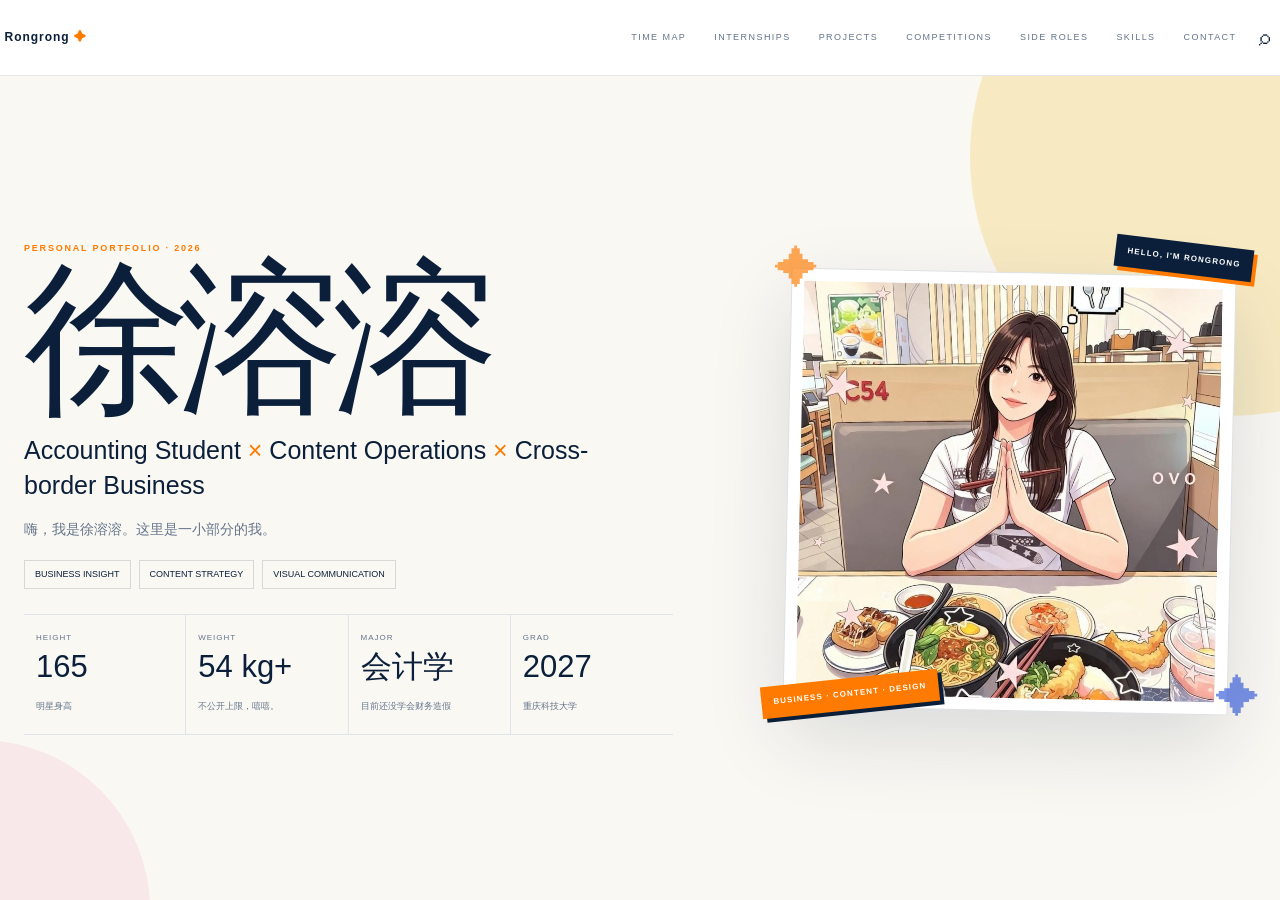
==== work.html @ afe03767 "Create independent WORK edition presentation shell" ====
<!doctype html>
<html lang="zh-CN">
<head>
<meta charset="utf-8">
<meta name="viewport" content="width=device-width,initial-scale=1">
<title>徐溶溶｜Personal Portfolio — WORK Edition</title>
<style>
:root{--ink:#0b1f3a;--orange:#ff7a00;--paper:#f5f7fa}
*{box-sizing:border-box}
html,body{margin:0;width:100%;height:100%;overflow:hidden;background:#fff}
#portfolio{display:block;width:100%;height:100%;border:0;background:#fff}
#loader{position:fixed;inset:0;z-index:10;background:#0b1f3a;color:#fff;display:flex;align-items:center;justify-content:center;transition:opacity .8s ease,visibility .8s ease}
#loader.hide{opacity:0;visibility:hidden;pointer-events:none}
.loader-inner{width:min(620px,calc(100% - 48px))}
.loader-top{display:flex;justify-content:space-between;align-items:end;font:700 10px/1 Inter,Arial,sans-serif;letter-spacing:.18em;text-transform:uppercase;opacity:.72}
.loader-name{font:400 clamp(64px,12vw,150px)/.85 'Noto Serif SC','Songti SC',serif;margin:42px 0 24px}
.loader-line{height:1px;background:#ffffff38;position:relative;overflow:hidden}
.loader-line:after{content:"";position:absolute;left:0;top:0;width:0;height:100%;background:#ff7a00;animation:load 1.4s cubic-bezier(.77,0,.18,1) forwards}
@keyframes load{to{width:100%}}
</style>
</head>
<body>
<div id="loader"><div class="loader-inner"><div class="loader-top"><span>RONGRONG / WORK</span><span>2026</span></div><div class="loader-name">徐溶溶</div><div class="loader-line"></div></div></div>
<iframe id="portfolio" src="index.html" title="徐溶溶 Personal Portfolio"></iframe>
<script>
const frame=document.getElementById('portfolio');
const loader=document.getElementById('loader');
function enhance(){
  const doc=frame.contentDocument;
  if(!doc)return;
  const style=doc.createElement('style');
  style.id='work-edition-style';
  style.textContent=`
    :root{--ink:#0b1f3a;--orange:#ff7a00;--blue:#3158d8;--pink:#f2c6d7;--yellow:#f3d47a;--cyan:#b9dff0;--cream:#faf8f3;--paper:#f5f7fa;--muted:#64748b;--line:#dfe4ea;--max:1280px}
    html{scroll-behavior:smooth}
    body{font-family:Inter,-apple-system,BlinkMacSystemFont,'PingFang SC','Microsoft YaHei',sans-serif;background:#fff;color:var(--ink);line-height:1.75}
    .welcome{display:none!important}
    .nav{height:76px;background:rgba(255,255,255,.88);border-bottom:1px solid #0b1f3a1a;backdrop-filter:blur(22px)}
    .brand{font-size:12px;letter-spacing:.08em}.brand b{color:var(--orange)}
    .links{gap:28px;font-size:9px;letter-spacing:.16em}
    .links a{position:relative}.links a:after{content:'';position:absolute;left:0;bottom:-7px;width:0;height:1px;background:var(--orange);transition:width .3s}.links a:hover:after{width:100%}
    .hero{min-height:calc(100vh - 76px);background:var(--cream)}
    .hero:before{width:520px;height:520px;right:-210px;top:-180px;background:#f3d47a66}
    .hero:after{width:340px;height:340px;left:-190px;bottom:-180px;background:#f2c6d755}
    .hero-grid{grid-template-columns:1.08fr .82fr;gap:90px;padding:82px 0}
    .hero h1{font-family:'Noto Serif SC',serif;font-size:clamp(96px,13vw,176px);font-weight:400;letter-spacing:-.07em;line-height:.76;margin:20px 0 30px}
    .hero-sub{font-size:clamp(18px,2vw,25px);max-width:620px}.hero-note{font-size:14px;max-width:600px}
    .tag{background:transparent;border:1px solid #0b1f3a25;padding:6px 10px;font-size:9px;transition:.25s}.tag:hover{background:var(--ink);color:#fff;border-color:var(--ink)}
    .funfacts{gap:0;border-top:1px solid var(--line);border-bottom:1px solid var(--line)}
    .fact{border:0;border-right:1px solid var(--line);padding:16px 12px;background:transparent}.fact:last-child{border:0}.fact strong{font-family:Inter,sans-serif;font-weight:500;font-size:31px}
    .avatar-wrap{width:min(500px,100%)}.avatar-card{inset:30px 24px 24px;transform:rotate(1.2deg);box-shadow:0 30px 80px #0b1f3a22}
    .sticker{font-size:8px;letter-spacing:.14em}.star{opacity:.65}
    .section{padding:125px 0;border-bottom:1px solid var(--line)}
    .soft{background:#f5f7fa}.eyebrow,.kicker{font-size:9px;letter-spacing:.2em}.kicker:before{width:42px;height:1px}
    .title{font-family:'Noto Serif SC',serif;font-size:clamp(64px,8vw,108px);letter-spacing:-.055em}
    .timeline{grid-template-columns:repeat(6,1fr);border-top:1px solid var(--ink)}
    .time{padding:22px 20px 22px 0;min-height:300px}.time:before{width:8px;height:8px;top:-4px}.time h3{font-size:15px}.time p{font-size:11px}
    .quote{padding:100px 0 10px}.quote p{font-family:'Noto Serif SC',serif;font-size:clamp(34px,4vw,58px);letter-spacing:-.04em}
    .experience{border-top:1px solid var(--line)}
    .exp-item{display:grid;grid-template-columns:160px 1fr;column-gap:50px;padding:34px 0 34px 0;border-top:0;border-bottom:1px solid var(--line)}
    .exp-item:before{left:auto;right:0;top:39px;font-size:13px}.exp-date{font-size:9px;letter-spacing:.13em}.exp-item h3{font-size:23px;margin:0 0 6px}.exp-role{font-size:11px}.exp-item ul{font-size:11px;line-height:1.9;max-width:800px}
    .project-grid,.competition-grid,.stories{gap:0;border-top:1px solid var(--line);border-left:1px solid var(--line)}
    .project-card,.comp,.story{border:0;border-right:1px solid var(--line);border-bottom:1px solid var(--line);border-radius:0;transition:transform .45s cubic-bezier(.2,.8,.2,1),box-shadow .45s}
    .project-card:hover,.comp:hover,.story:hover{transform:translateY(-8px);box-shadow:0 24px 55px #0b1f3a14}
    .project-card{padding:30px;min-height:320px}.project-card h3{font-size:25px}.project-meta{font-size:9px}
    .works{margin-top:90px}.works-head{border-bottom:1px solid var(--line);padding-bottom:18px}.works-head h3{font-family:'Noto Serif SC',serif;font-weight:400;font-size:54px;letter-spacing:-.04em}.portfolio{border-radius:0;padding:36px;background:#0b1f3a;min-height:700px}.portfolio:before{background:#ff7a0038}.book{min-height:650px;grid-template-columns:90px 1fr 90px}.book-stage{height:610px}.book-stage img{max-height:600px;box-shadow:0 35px 70px #0008;transition:transform .5s}.book-stage img:hover{transform:scale(1.015)}.book-btn{width:48px;height:48px;font-size:22px;background:transparent}.book-info,.book-count{font-size:9px;letter-spacing:.16em}
    .comp{padding:32px;min-height:280px}.comp h3{font-family:'Noto Serif SC',serif;font-size:38px;font-weight:400}.badge{font-size:8px;letter-spacing:.12em}
    .story-image{height:300px}.story-body{padding:28px 30px 34px}.story h3{font-family:'Noto Serif SC',serif;font-size:42px;font-weight:400}
    .skills-layout{gap:90px}.skill-list{gap:0;border-top:1px solid var(--line);border-left:1px solid var(--line)}.skill-box{border:0;border-right:1px solid var(--line);border-bottom:1px solid var(--line);padding:24px;min-height:125px}.skill-box strong{font-size:14px}.skill-box span{font-size:9px}
    .contact{padding:140px 0 80px;background:var(--cream)}.contact h2{font-family:'Noto Serif SC',serif;font-size:clamp(76px,9vw,132px);letter-spacing:-.07em}.contact-item{grid-template-columns:120px 1fr;padding:16px 0}
    .footer{font-size:9px;letter-spacing:.08em}
    .modal{background:#0b1f3ae8}.modal-card{border-radius:0;padding:44px}.modal h2{font-family:'Noto Serif SC',serif;font-weight:400;font-size:58px;letter-spacing:-.04em}.close{border-radius:50%}
    .lightbox{background:#071a34f2}.lightbox img{box-shadow:0 30px 90px #0008}
    @media(max-width:900px){.hero-grid{gap:40px}.hero h1{font-size:clamp(78px,22vw,130px)}.timeline{grid-template-columns:repeat(2,1fr)}.time{min-height:230px}.exp-item{grid-template-columns:1fr;gap:8px}.project-grid,.competition-grid,.stories{grid-template-columns:1fr}.book{grid-template-columns:60px 1fr 60px}.portfolio{padding:20px}.book-stage{height:500px}.book-stage img{max-height:480px}.section{padding:90px 0}.contact{padding-top:100px}}
  `;
  doc.head.appendChild(style);
  const bar=doc.createElement('div');bar.id='work-progress';bar.style.cssText='position:fixed;left:0;top:0;height:2px;width:0;background:#ff7a00;z-index:99999;transition:width .08s linear;pointer-events:none';doc.body.appendChild(bar);
  const update=()=>{const root=doc.documentElement;const max=root.scrollHeight-root.clientHeight;bar.style.width=(max?root.scrollTop/max*100:0)+'%'};
  doc.addEventListener('scroll',update,{passive:true});update();
  setTimeout(()=>loader.classList.add('hide'),900);
}
frame.addEventListener('load',enhance);
</script>
</body>
</html>
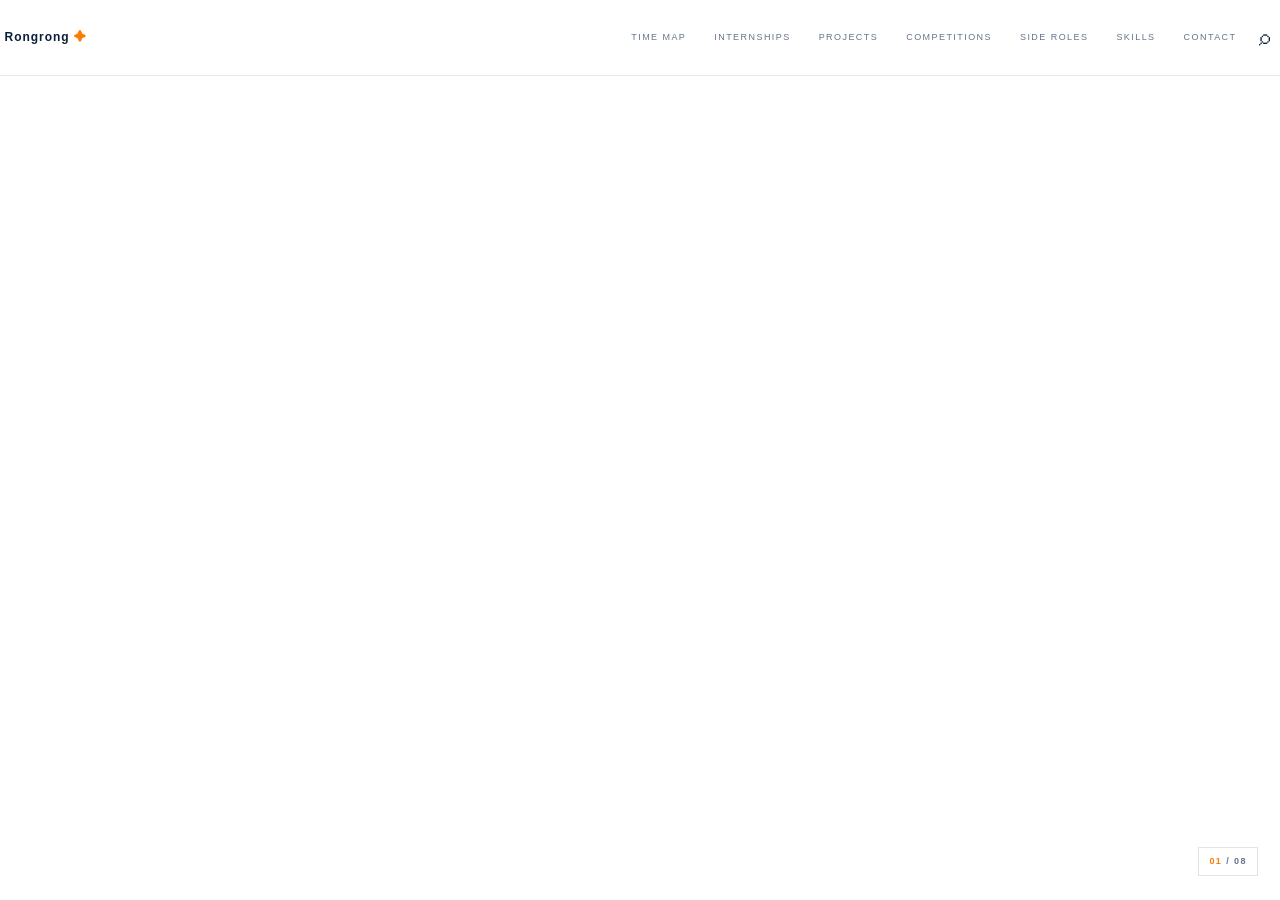
==== commit 2729dfd8: "Enhance WORK edition with editorial interactions and scroll-driven presentation" ====
--- a/work.html
+++ b/work.html
@@ -33,22 +33,22 @@
   style.textContent=`
     :root{--ink:#0b1f3a;--orange:#ff7a00;--blue:#3158d8;--pink:#f2c6d7;--yellow:#f3d47a;--cyan:#b9dff0;--cream:#faf8f3;--paper:#f5f7fa;--muted:#64748b;--line:#dfe4ea;--max:1280px}
     html{scroll-behavior:smooth}
-    body{font-family:Inter,-apple-system,BlinkMacSystemFont,'PingFang SC','Microsoft YaHei',sans-serif;background:#fff;color:var(--ink);line-height:1.75}
+    body{font-family:Inter,-apple-system,BlinkMacSystemFont,'PingFang SC','Microsoft YaHei',sans-serif;background:#fff;color:var(--ink);line-height:1.75;cursor:default}
     .welcome{display:none!important}
     .nav{height:76px;background:rgba(255,255,255,.88);border-bottom:1px solid #0b1f3a1a;backdrop-filter:blur(22px)}
     .brand{font-size:12px;letter-spacing:.08em}.brand b{color:var(--orange)}
     .links{gap:28px;font-size:9px;letter-spacing:.16em}
     .links a{position:relative}.links a:after{content:'';position:absolute;left:0;bottom:-7px;width:0;height:1px;background:var(--orange);transition:width .3s}.links a:hover:after{width:100%}
     .hero{min-height:calc(100vh - 76px);background:var(--cream)}
-    .hero:before{width:520px;height:520px;right:-210px;top:-180px;background:#f3d47a66}
-    .hero:after{width:340px;height:340px;left:-190px;bottom:-180px;background:#f2c6d755}
+    .hero:before{width:520px;height:520px;right:-210px;top:-180px;background:#f3d47a66;animation:heroOrb 12s ease-in-out infinite alternate}
+    .hero:after{width:340px;height:340px;left:-190px;bottom:-180px;background:#f2c6d755;animation:heroOrb 14s ease-in-out infinite alternate-reverse}@keyframes heroOrb{to{transform:translate(25px,18px) scale(1.05)}}
     .hero-grid{grid-template-columns:1.08fr .82fr;gap:90px;padding:82px 0}
     .hero h1{font-family:'Noto Serif SC',serif;font-size:clamp(96px,13vw,176px);font-weight:400;letter-spacing:-.07em;line-height:.76;margin:20px 0 30px}
     .hero-sub{font-size:clamp(18px,2vw,25px);max-width:620px}.hero-note{font-size:14px;max-width:600px}
     .tag{background:transparent;border:1px solid #0b1f3a25;padding:6px 10px;font-size:9px;transition:.25s}.tag:hover{background:var(--ink);color:#fff;border-color:var(--ink)}
     .funfacts{gap:0;border-top:1px solid var(--line);border-bottom:1px solid var(--line)}
     .fact{border:0;border-right:1px solid var(--line);padding:16px 12px;background:transparent}.fact:last-child{border:0}.fact strong{font-family:Inter,sans-serif;font-weight:500;font-size:31px}
-    .avatar-wrap{width:min(500px,100%)}.avatar-card{inset:30px 24px 24px;transform:rotate(1.2deg);box-shadow:0 30px 80px #0b1f3a22}
+    .avatar-wrap{width:min(500px,100%)}.avatar-card{inset:30px 24px 24px;transform:rotate(1.2deg);box-shadow:0 30px 80px #0b1f3a22;transition:transform .6s cubic-bezier(.2,.8,.2,1)}.avatar-wrap:hover .avatar-card{transform:rotate(0deg) translateY(-8px)}
     .sticker{font-size:8px;letter-spacing:.14em}.star{opacity:.65}
     .section{padding:125px 0;border-bottom:1px solid var(--line)}
     .soft{background:#f5f7fa}.eyebrow,.kicker{font-size:9px;letter-spacing:.2em}.kicker:before{width:42px;height:1px}
@@ -57,7 +57,7 @@
     .time{padding:22px 20px 22px 0;min-height:300px}.time:before{width:8px;height:8px;top:-4px}.time h3{font-size:15px}.time p{font-size:11px}
     .quote{padding:100px 0 10px}.quote p{font-family:'Noto Serif SC',serif;font-size:clamp(34px,4vw,58px);letter-spacing:-.04em}
     .experience{border-top:1px solid var(--line)}
-    .exp-item{display:grid;grid-template-columns:160px 1fr;column-gap:50px;padding:34px 0 34px 0;border-top:0;border-bottom:1px solid var(--line)}
+    .exp-item{display:grid;grid-template-columns:160px 1fr;column-gap:50px;padding:34px 0;border-top:0;border-bottom:1px solid var(--line);transition:padding .35s ease}.exp-item:hover{padding-left:12px;padding-right:12px;background:linear-gradient(90deg,#fff8f1,transparent)}
     .exp-item:before{left:auto;right:0;top:39px;font-size:13px}.exp-date{font-size:9px;letter-spacing:.13em}.exp-item h3{font-size:23px;margin:0 0 6px}.exp-role{font-size:11px}.exp-item ul{font-size:11px;line-height:1.9;max-width:800px}
     .project-grid,.competition-grid,.stories{gap:0;border-top:1px solid var(--line);border-left:1px solid var(--line)}
     .project-card,.comp,.story{border:0;border-right:1px solid var(--line);border-bottom:1px solid var(--line);border-radius:0;transition:transform .45s cubic-bezier(.2,.8,.2,1),box-shadow .45s}
@@ -71,10 +71,32 @@
     .footer{font-size:9px;letter-spacing:.08em}
     .modal{background:#0b1f3ae8}.modal-card{border-radius:0;padding:44px}.modal h2{font-family:'Noto Serif SC',serif;font-weight:400;font-size:58px;letter-spacing:-.04em}.close{border-radius:50%}
     .lightbox{background:#071a34f2}.lightbox img{box-shadow:0 30px 90px #0008}
-    @media(max-width:900px){.hero-grid{gap:40px}.hero h1{font-size:clamp(78px,22vw,130px)}.timeline{grid-template-columns:repeat(2,1fr)}.time{min-height:230px}.exp-item{grid-template-columns:1fr;gap:8px}.project-grid,.competition-grid,.stories{grid-template-columns:1fr}.book{grid-template-columns:60px 1fr 60px}.portfolio{padding:20px}.book-stage{height:500px}.book-stage img{max-height:480px}.section{padding:90px 0}.contact{padding-top:100px}}
+    .work-cursor{position:fixed;width:18px;height:18px;border:1px solid var(--orange);border-radius:50%;pointer-events:none;z-index:99998;transform:translate(-50%,-50%);transition:width .18s,height .18s,background .18s,opacity .18s;mix-blend-mode:multiply}.work-cursor.is-hover{width:46px;height:46px;background:#ff7a0012}.work-cursor-dot{position:fixed;width:4px;height:4px;background:var(--orange);border-radius:50%;pointer-events:none;z-index:99999;transform:translate(-50%,-50%)}
+    .work-section-index{position:fixed;right:22px;bottom:24px;z-index:9999;font:700 9px/1 Inter,Arial,sans-serif;letter-spacing:.16em;color:var(--muted);background:#ffffffd9;border:1px solid var(--line);padding:9px 10px;backdrop-filter:blur(10px)}.work-section-index b{color:var(--orange)}
+    .reveal{opacity:0;transform:translateY(28px);transition:opacity .75s ease,transform .75s cubic-bezier(.2,.8,.2,1)}.reveal.revealed{opacity:1;transform:none}
+    @media(max-width:900px){.work-cursor,.work-cursor-dot{display:none}.hero-grid{gap:40px}.hero h1{font-size:clamp(78px,22vw,130px)}.timeline{grid-template-columns:repeat(2,1fr)}.time{min-height:230px}.exp-item{grid-template-columns:1fr;gap:8px}.project-grid,.competition-grid,.stories{grid-template-columns:1fr}.book{grid-template-columns:60px 1fr 60px}.portfolio{padding:20px}.book-stage{height:500px}.book-stage img{max-height:480px}.section{padding:90px 0}.contact{padding-top:100px}.work-section-index{right:12px;bottom:12px}}
   `;
   doc.head.appendChild(style);
-  const bar=doc.createElement('div');bar.id='work-progress';bar.style.cssText='position:fixed;left:0;top:0;height:2px;width:0;background:#ff7a00;z-index:99999;transition:width .08s linear;pointer-events:none';doc.body.appendChild(bar);
+
+  const bar=doc.createElement('div');
+  bar.id='work-progress';
+  bar.style.cssText='position:fixed;left:0;top:0;height:2px;width:0;background:#ff7a00;z-index:99999;transition:width .08s linear;pointer-events:none';
+  doc.body.appendChild(bar);
+
+  const cursor=doc.createElement('div');cursor.className='work-cursor';doc.body.appendChild(cursor);
+  const cursorDot=doc.createElement('div');cursorDot.className='work-cursor-dot';doc.body.appendChild(cursorDot);
+  doc.addEventListener('mousemove',e=>{cursor.style.left=e.clientX+'px';cursor.style.top=e.clientY+'px';cursorDot.style.left=e.clientX+'px';cursorDot.style.top=e.clientY+'px'},{passive:true});
+  doc.querySelectorAll('a,button,.project-card,.comp,.story,.book-stage img,.avatar-wrap,.tag').forEach(el=>{el.addEventListener('mouseenter',()=>cursor.classList.add('is-hover'));el.addEventListener('mouseleave',()=>cursor.classList.remove('is-hover'))});
+
+  const index=doc.createElement('div');index.className='work-section-index';index.innerHTML='<b>01</b> / 08';doc.body.appendChild(index);
+  const sections=[...doc.querySelectorAll('.hero,.section,.contact')];
+  const visibleSections=sections.filter(Boolean);
+  const sectionObserver=new IntersectionObserver(entries=>{entries.forEach(entry=>{if(entry.isIntersecting){const i=visibleSections.indexOf(entry.target);if(i>=0)index.innerHTML='<b>'+String(i+1).padStart(2,'0')+'</b> / '+String(visibleSections.length).padStart(2,'0')}})},{threshold:.35});
+  visibleSections.forEach(s=>sectionObserver.observe(s));
+
+  const revealObserver=new IntersectionObserver(entries=>{entries.forEach(entry=>{if(entry.isIntersecting){entry.target.classList.add('revealed');revealObserver.unobserve(entry.target)}})},{threshold:.12});
+  doc.querySelectorAll('.section .top,.timeline,.quote,.exp-item,.project-card,.works,.comp,.story,.skills-layout,.contact-grid').forEach((el,i)=>{el.classList.add('reveal');el.style.transitionDelay=(Math.min(i%6,5)*60)+'ms';revealObserver.observe(el)});
+
   const update=()=>{const root=doc.documentElement;const max=root.scrollHeight-root.clientHeight;bar.style.width=(max?root.scrollTop/max*100:0)+'%'};
   doc.addEventListener('scroll',update,{passive:true});update();
   setTimeout(()=>loader.classList.add('hide'),900);
@@ -82,4 +104,4 @@
 frame.addEventListener('load',enhance);
 </script>
 </body>
-</html>
+</html>
